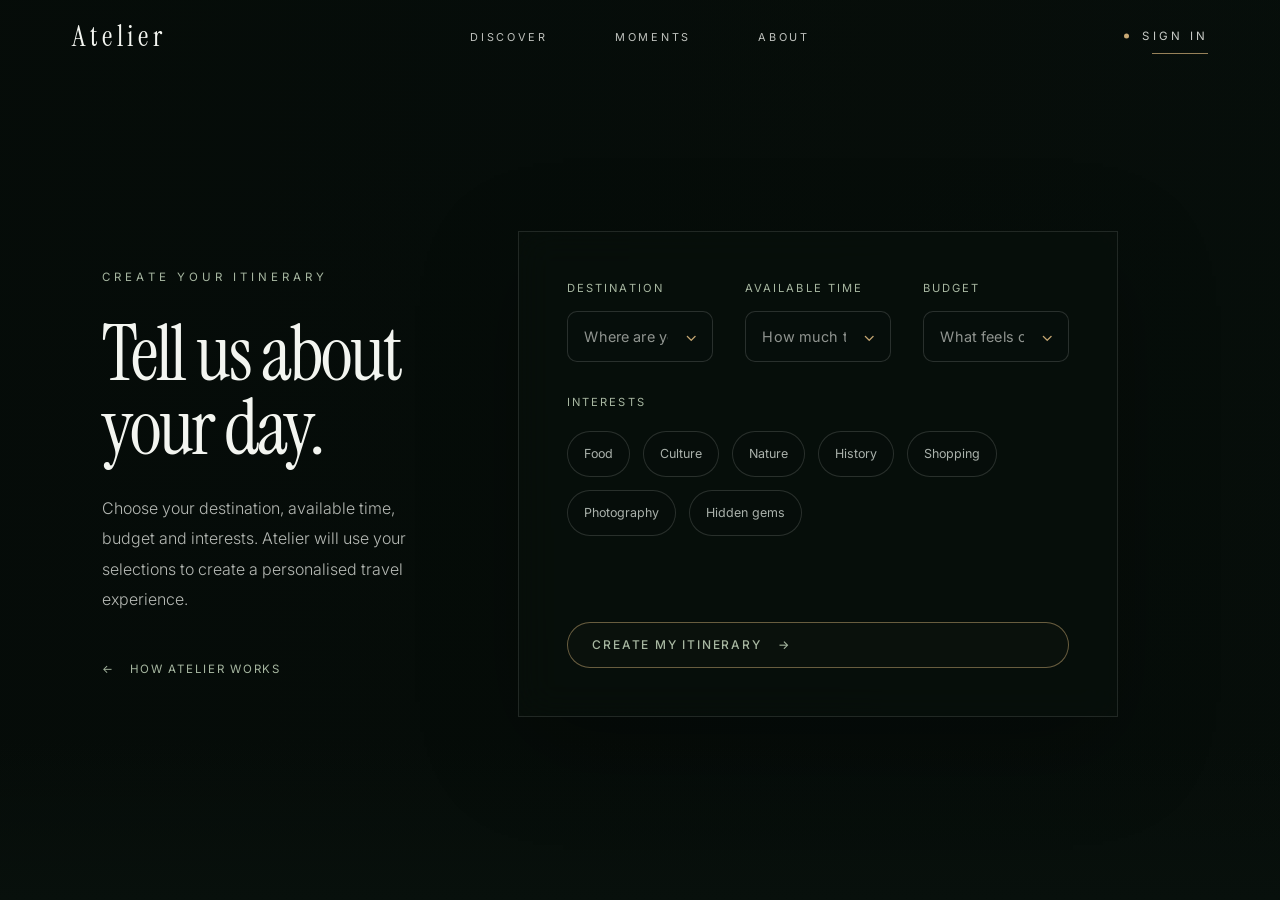
==== activity.html @ 1ad4d992 "Build discover and itinery planner pages" ====
<!DOCTYPE html>
<html lang="en">

<head>
    <meta charset="UTF-8">
    <meta name="viewport" content="width=device-width, initial-scale=1.0">

    <title>Plan Your Day | Atelier</title>

    <link rel="stylesheet" href="css/style.css">
    <link rel="stylesheet" href="css/activity.css">
</head>

<body>

    <header class="navbar">
        <div class="container nav-container">

            <a href="index.html" class="logo">
                Atelier
            </a>

            <nav>
                <ul class="nav-links">
                    <li><a href="discover.html">Discover</a></li>
                    <li><a href="moments.html">Moments</a></li>
                    <li><a href="about.html">About</a></li>
                </ul>
            </nav>

            <a href="login.html" class="nav-button">
                Sign In
            </a>

        </div>
    </header>

    <main>

        <section class="planner-page">

            <div class="planner-background"></div>
            <div class="planner-overlay"></div>

            <div class="planner-layout">

                <div class="planner-intro">

                    <p class="section-label">
                        Create your itinerary
                    </p>

                    <h1>
                        Tell us about your day.
                    </h1>

                    <p>
                        Choose your destination, available time, budget and
                        interests. Atelier will use your selections to create
                        a personalised travel experience.
                    </p>

                    <a href="discover.html" class="planner-back-link">
                        <span>←</span>
                        How Atelier works
                    </a>

                </div>

                <form class="planner-form" id="plannerForm">

                    <div class="form-group">

                        <label for="destination">
                            Destination
                        </label>

                        <div class="select-wrapper">

                            <select id="destination" name="destination" required>
                                <option value="" disabled selected>
                                    Where are you exploring?
                                </option>

                                <option value="morocco">Morocco</option>
                                <option value="china">China</option>
                                <option value="nairobi">Nairobi</option>
                                <option value="malaysia">Malaysia</option>
                                <option value="dubai">Dubai</option>
                            </select>

                        </div>

                    </div>

                    <div class="form-group">

                        <label for="time">
                            Available time
                        </label>

                        <div class="select-wrapper">

                            <select id="time" name="time" required>
                                <option value="" disabled selected>
                                    How much time do you have?
                                </option>

                                <option value="1">1 Hour</option>
                                <option value="2">2 Hours</option>
                                <option value="4">Half Day</option>
                                <option value="8">Full Day</option>
                                <option value="weekend">Weekend</option>
                            </select>

                        </div>

                    </div>

                    <div class="form-group">

                        <label for="budget">
                            Budget
                        </label>

                        <div class="select-wrapper">

                            <select id="budget" name="budget" required>
                                <option value="" disabled selected>
                                    What feels comfortable?
                                </option>

                                <option value="low">Budget Friendly</option>
                                <option value="medium">Moderate</option>
                                <option value="high">Luxury</option>
                            </select>

                        </div>

                    </div>

                    <fieldset class="interest-group">

                        <legend>
                            Interests
                        </legend>

                        <div class="interest-options">

                            <label class="interest-option">
                                <input type="checkbox" name="interests" value="food">
                                <span>Food</span>
                            </label>

                            <label class="interest-option">
                                <input type="checkbox" name="interests" value="culture">
                                <span>Culture</span>
                            </label>

                            <label class="interest-option">
                                <input type="checkbox" name="interests" value="nature">
                                <span>Nature</span>
                            </label>

                            <label class="interest-option">
                                <input type="checkbox" name="interests" value="history">
                                <span>History</span>
                            </label>

                            <label class="interest-option">
                                <input type="checkbox" name="interests" value="shopping">
                                <span>Shopping</span>
                            </label>

                            <label class="interest-option">
                                <input type="checkbox" name="interests" value="photography">
                                <span>Photography</span>
                            </label>

                            <label class="interest-option">
                                <input type="checkbox" name="interests" value="hidden-gems">
                                <span>Hidden gems</span>
                            </label>

                        </div>

                    </fieldset>

                    <p class="form-error" id="formError"></p>

                    <button type="submit" class="planner-button">
                        Create my itinerary
                        <span>→</span>
                    </button>

                </form>

            </div>

        </section>

    </main>

    <script src="js/script.js" defer></script>
    <script src="js/discover.js" defer></script>

</body>

</html>
---- css/style.css ----
@import url("https://fonts.googleapis.com/css2?family=Instrument+Serif&family=Inter:wght@300;400;500&display=swap");

/* ===========================
   VARIABLES
=========================== */

:root {
    --background: #08100c;
    --forest: #0e1a14;
    --forest-deep: #0a1510;

    --text: #f3f5f0;
    --muted: #aab1ab;
    --sage: #a7b7a1;
    --gold: #c8a974;

    --heading-font: "Instrument Serif", serif;
    --body-font: "Inter", sans-serif;

    --transition: 0.35s ease;
}

/* ===========================
   RESET
=========================== */

* {
    margin: 0;
    padding: 0;
    box-sizing: border-box;
}

html {
    scroll-behavior: smooth;
}

body {
    min-height: 100vh;
    overflow-x: hidden;

    background: var(--background);
    color: var(--text);

    font-family: var(--body-font);
    line-height: 1.6;
}

img {
    display: block;
    max-width: 100%;
}

a {
    color: inherit;
    text-decoration: none;
}

ul {
    list-style: none;
}

button,
input,
textarea,
 select {
     width: 100%;
     padding: 0.95rem 1rem;

     background: rgba(18, 23, 19, 0.88);
     color: #ece7dc;

     border: 1px solid rgba(199, 169, 110, 0.18);
     border-radius: 10px;

     font-family: "Inter", sans-serif;
     font-size: 0.98rem;
     font-weight: 400;

     outline: none;
     transition: 0.3s;

     appearance: none;
     -webkit-appearance: none;
     -moz-appearance: none;

     cursor: pointer;
    .select-wrapper {
            position: relative;
        }
    
        .select-wrapper::after {
            content: "⌄";
            position: absolute;
            right: 18px;
            top: 50%;
            transform: translateY(-50%);
            color: #c7a96e;
            font-size: 1rem;
            pointer-events: none;
        }
 }

.container {
    width: min(92%, 1400px);
    margin-inline: auto;
}

/* ===========================
   NAVIGATION
=========================== */

.navbar {
    position: fixed;
    top: 0;
    left: 0;

    width: 100%;
    z-index: 1000;

    background: transparent;
    border-bottom: 1px solid transparent;

    backdrop-filter: blur(0);
    -webkit-backdrop-filter: blur(0);

    transition:
        background 0.2s linear,
        border-color 0.2s linear,
        backdrop-filter 0.2s linear,
        -webkit-backdrop-filter 0.2s linear;
}

.nav-container {
    width: 100%;
    max-width: none;
    height: 72px;
    padding-inline: 4.5rem;

    display: grid;
    grid-template-columns: 1fr auto 1fr;
    align-items: center;
}

.logo {
    justify-self: start;

    font-family: var(--heading-font);
    font-size: 1.8rem;
    font-weight: 400;
    letter-spacing: 0.16em;

    color: var(--text);
}

nav {
    justify-self: center;
}

.nav-links {
    display: flex;
    align-items: center;
    gap: 4.2rem;
}

.nav-links a {
    position: relative;

    font-size: 0.68rem;
    font-weight: 400;
    letter-spacing: 0.25em;
    text-transform: uppercase;

    color: rgba(243, 245, 240, 0.78);

    transition: color var(--transition);
}

.nav-links a::after {
    content: "";

    position: absolute;
    left: 0;
    bottom: -9px;

    width: 0;
    height: 1px;

    background: var(--gold);

    transition: width var(--transition);
}

.nav-links a:hover {
    color: var(--text);
}

.nav-links a:hover::after {
    width: 100%;
}

.nav-button {
    position: relative;
    justify-self: end;

    padding-left: 18px;

    font-size: 0.72rem;
    font-weight: 400;
    letter-spacing: 0.28em;
    text-transform: uppercase;

    color: rgba(243, 245, 240, 0.82);

    transition: color var(--transition);
}

.nav-button::before {
    content: "";

    position: absolute;
    left: 0;
    top: 50%;

    width: 5px;
    height: 5px;

    transform: translateY(-50%);

    border-radius: 50%;
    background: var(--gold);
}

.nav-button::after {
    content: "";

    position: absolute;
    right: 0;
    bottom: -9px;

    width: 56px;
    height: 1px;

    background: rgba(200, 169, 116, 0.75);

    transition: width var(--transition);
}

.nav-button:hover {
    color: var(--text);
}

.nav-button:hover::after {
    width: 72px;
}

/* ===========================
   SHARED TYPOGRAPHY
=========================== */

.section-label {
    margin-bottom: 2rem;

    font-size: 0.72rem;
    font-weight: 400;
    letter-spacing: 0.35em;
    text-transform: uppercase;

    color: var(--sage);
}

/* ===========================
   HERO
=========================== */

.hero {
    position: relative;

    min-height: 100vh;
    padding: 0 8% 6.5rem;

    display: flex;
    align-items: flex-end;

    overflow: hidden;
    isolation: isolate;
}

.hero-image {
    position: absolute;
    inset: 0;

    width: 100%;
    height: 100%;

    object-fit: cover;
    object-position: center;

    z-index: -3;

    animation: heroZoom 18s ease-in-out infinite alternate;
}

@keyframes heroZoom {
    from {
        transform: scale(1);
    }

    to {
        transform: scale(1.045);
    }
}

.hero-overlay {
    position: absolute;
    inset: 0;

    z-index: -2;

    background:
        linear-gradient(to bottom,
            rgba(5, 8, 6, 0.46) 0%,
            rgba(5, 8, 6, 0.08) 25%,
            rgba(5, 8, 6, 0.14) 57%,
            rgba(5, 8, 6, 0.56) 100%),
        linear-gradient(90deg,
            rgba(6, 10, 8, 0.82) 0%,
            rgba(6, 10, 8, 0.5) 48%,
            rgba(6, 10, 8, 0.06) 100%);
}

/* Blend hero naturally into the next section */

.hero::after {
    content: "";

    position: absolute;
    left: 0;
    bottom: 0;

    width: 100%;
    height: 190px;

    z-index: -1;
    pointer-events: none;

    background: linear-gradient(to bottom,
            transparent 0%,
            rgba(14, 26, 20, 0.12) 42%,
            rgba(14, 26, 20, 0.58) 76%,
            var(--forest) 100%);
}

.hero-content {
    position: relative;

    width: min(100%, 950px);
    z-index: 2;
}

.hero-tag {
    margin-bottom: 1.5rem;

    font-size: 0.75rem;
    letter-spacing: 0.35em;
    text-transform: uppercase;

    color: var(--sage);
}

.hero h1 {
    max-width: 980px;
    margin-bottom: 1.6rem;

    font-family: var(--heading-font);
    font-size: clamp(4rem, 6.6vw, 6.5rem);
    font-weight: 400;
    line-height: 0.98;
    letter-spacing: -0.025em;

    color: var(--text);
}

.hero-description {
    max-width: 480px;
    margin-bottom: 2.3rem;

    font-size: 1rem;
    font-weight: 300;
    line-height: 1.9;
    letter-spacing: 0.01em;

    color: rgba(243, 245, 240, 0.8);
}

.hero-button {
    display: inline-flex;
    align-items: center;
    justify-content: center;

    padding: 0.8rem 1.5rem;

    border: 1px solid rgba(255, 255, 255, 0.2);
    border-radius: 999px;

    background: rgba(255, 255, 255, 0.02);
    color: var(--sage);

    font-size: 0.75rem;
    font-weight: 500;
    letter-spacing: 0.16em;
    text-transform: uppercase;

    backdrop-filter: blur(10px);
    -webkit-backdrop-filter: blur(10px);

    transition:
        color var(--transition),
        border-color var(--transition),
        background var(--transition),
        transform var(--transition),
        box-shadow var(--transition);
}

.hero-button:hover {
    color: var(--gold);
    border-color: rgba(200, 169, 116, 0.85);

    background: rgba(200, 169, 116, 0.07);

    box-shadow: 0 0 22px rgba(200, 169, 116, 0.14);

    transform: translateY(-2px);
}

/* ===========================
   HOMEPAGE START SECTION
=========================== */

.home-start {
    position: relative;

    min-height: 88vh;
    padding: 10rem 8%;

    display: grid;
    grid-template-columns: minmax(0, 1.35fr) minmax(260px, 0.65fr);
    align-items: center;
    gap: 6rem;

    overflow: hidden;

    background:
        linear-gradient(135deg,
            var(--forest) 0%,
            #0c1812 54%,
            var(--forest-deep) 100%);
}

/* Gentle texture—not a giant decoration */

.home-start::before {
    content: "";

    position: absolute;
    top: 50%;
    left: 47%;

    width: 760px;
    height: 760px;

    transform: translate(-50%, -50%);

    border-radius: 50%;

    background: radial-gradient(circle,
            rgba(200, 169, 116, 0.04) 0%,
            transparent 67%);

    pointer-events: none;
}

/* Clean ending fade */

.home-start::after {
    content: "";

    position: absolute;
    left: 0;
    bottom: 0;

    width: 100%;
    height: 120px;

    background: linear-gradient(to bottom,
            transparent,
            rgba(8, 16, 12, 0.45));

    pointer-events: none;
}

.home-start-copy,
.home-start-detail {
    position: relative;
    z-index: 2;
}

.home-start-copy {
    max-width: 900px;
}

.home-start-copy h2 {
    max-width: 920px;
    margin-bottom: 2rem;

    font-family: var(--heading-font);
    font-size: clamp(3.8rem, 6vw, 6.4rem);
    font-weight: 400;
    line-height: 0.98;
    letter-spacing: -0.03em;

    color: var(--text);
}

.home-start-copy>p:not(.section-label) {
    max-width: 590px;
    margin-bottom: 2.8rem;

    font-size: 1rem;
    font-weight: 300;
    line-height: 1.9;

    color: var(--muted);
}

.start-button {
    display: inline-flex;
    align-items: center;
    gap: 1rem;

    padding: 0.9rem 1.55rem;

    border: 1px solid rgba(200, 169, 116, 0.42);
    border-radius: 999px;

    background: rgba(200, 169, 116, 0.025);
    color: var(--sage);

    font-size: 0.75rem;
    font-weight: 500;
    letter-spacing: 0.15em;
    text-transform: uppercase;

    transition:
        color var(--transition),
        border-color var(--transition),
        background var(--transition),
        transform var(--transition);
}

.start-button span {
    display: inline-block;

    font-size: 1rem;

    transition: transform var(--transition);
}

.start-button:hover {
    color: var(--gold);
    border-color: var(--gold);

    background: rgba(200, 169, 116, 0.07);

    transform: translateY(-2px);
}

.start-button:hover span {
    transform: translateX(5px);
}

/* Right-side editorial element */

.home-start-detail {
    min-height: 390px;
    padding: 2.7rem 0 2.7rem 3rem;

    display: flex;
    flex-direction: column;
    justify-content: space-between;

    border-left: 1px solid rgba(200, 169, 116, 0.3);
}

.home-start-detail::before {
    content: "";

    position: absolute;
    top: 0;
    left: -1px;

    width: 1px;
    height: 78px;

    background: var(--gold);
}

.home-start-detail span {
    font-family: var(--heading-font);
    font-size: clamp(6rem, 9vw, 9rem);
    font-weight: 400;
    line-height: 0.8;

    color: rgba(200, 169, 116, 0.2);
}

.home-start-detail p {
    max-width: 280px;

    font-size: 0.72rem;
    font-weight: 400;
    line-height: 2;
    letter-spacing: 0.22em;
    text-transform: uppercase;

    color: rgba(167, 183, 161, 0.86);
}

/* ===========================
   RESPONSIVE — TABLET
=========================== */

@media (max-width: 1000px) {
    .nav-container {
        padding-inline: 2rem;
    }

    .nav-links {
        gap: 2.5rem;
    }

    .hero {
        padding-inline: 6%;
    }

    .home-start {
        padding-inline: 6%;
        gap: 4rem;

        grid-template-columns: minmax(0, 1.2fr) minmax(230px, 0.8fr);
    }
}

/* ===========================
   RESPONSIVE — MOBILE
=========================== */

@media (max-width: 800px) {
    .navbar {
        background: rgba(8, 16, 12, 0.36);
        border-bottom-color: rgba(255, 255, 255, 0.06);

        backdrop-filter: blur(14px);
        -webkit-backdrop-filter: blur(14px);
    }

    .nav-container {
        height: 64px;
        padding-inline: 1.3rem;

        grid-template-columns: 1fr auto;
    }

    nav {
        display: none;
    }

    .logo {
        font-size: 1.55rem;
    }

    .nav-button {
        font-size: 0.64rem;
    }

    .hero {
        min-height: 100svh;
        padding: 0 6% 4.8rem;
    }

    .hero-image {
        object-position: 58% center;
    }

    .hero h1 {
        font-size: clamp(3.7rem, 14vw, 5.5rem);
    }

    .hero-description {
        max-width: 390px;

        font-size: 0.94rem;
    }

    .home-start {
        min-height: auto;
        padding: 9rem 6%;

        grid-template-columns: 1fr;
        gap: 4.5rem;
    }

    .home-start-copy h2 {
        font-size: clamp(4rem, 12vw, 5.8rem);
    }

    .home-start-detail {
        min-height: 250px;
        padding: 2rem 0 2rem 2rem;
    }
}

/* ===========================
   RESPONSIVE — SMALL MOBILE
=========================== */

@media (max-width: 560px) {
    .hero {
        padding-inline: 5%;
        padding-bottom: 3.8rem;
    }

    .hero-tag {
        margin-bottom: 1.2rem;

        font-size: 0.66rem;
    }

    .hero h1 {
        font-size: clamp(3.35rem, 15vw, 4.8rem);
        line-height: 0.96;
    }

    .hero-description {
        font-size: 0.9rem;
        line-height: 1.75;
    }

    .hero-button,
    .start-button {
        padding: 0.78rem 1.25rem;

        font-size: 0.68rem;
    }

    .home-start {
        padding: 8rem 5%;
    }

    .home-start-copy h2 {
        font-size: clamp(3.5rem, 15vw, 4.9rem);
        line-height: 0.96;
    }

    .home-start-copy>p:not(.section-label) {
        font-size: 0.92rem;
    }

    .home-start-detail {
        min-height: 220px;
    }

    .home-start-detail span {
        font-size: 6rem;
    }
}

/* ===========================
   REDUCED MOTION
=========================== */

@media (prefers-reduced-motion: reduce) {
    html {
        scroll-behavior: auto;
    }

    *,
    *::before,
    *::after {
        animation-duration: 0.01ms !important;
        animation-iteration-count: 1 !important;
        transition-duration: 0.01ms !important;
    }
}
---- css/activity.css ----
/* ===========================
   PLANNER PAGE
=========================== */

.planner-page {
    position: relative;
    min-height: 100vh;
    padding: 10rem 8% 7rem;

    display: flex;
    align-items: center;

    overflow: hidden;
    isolation: isolate;

    background: var(--background);
}

.planner-background {
    position: absolute;
    inset: 0;

    z-index: -3;

    background: url("../assets/images/china.jpg");
    background-size: cover;
    background-position: center;

    filter: brightness(0.92) contrast(1.05) saturate(0.85);
    transform: scale(1.03);
}

.planner-overlay {
    position: absolute;
    inset: 0;

    z-index: -2;

    background:
        linear-gradient(90deg,
            rgba(5, 11, 8, 0.82) 0%,
            rgba(5, 11, 8, 0.65) 45%,
            rgba(5, 11, 8, 0.30) 100%),
        linear-gradient(to bottom,
            rgba(5, 11, 8, 0.15),
            rgba(5, 11, 8, 0.45));
}

.planner-page::after {
    content: "";

    position: absolute;
    left: 0;
    bottom: 0;

    width: 100%;
    height: 160px;

    z-index: -1;

    background: linear-gradient(to bottom,
            transparent,
            var(--background));
}

.planner-layout {
    width: 100%;

    display: grid;
    grid-template-columns: minmax(320px, 0.8fr) minmax(600px, 1.2fr);
    align-items: center;
    gap: 6rem;
}

.planner-intro {
    max-width: 650px;
}

.planner-intro h1 {
    margin-bottom: 1.7rem;

    font-family: var(--heading-font);
    font-size: clamp(4rem, 6vw, 6.5rem);
    font-weight: 400;
    line-height: 0.96;
    letter-spacing: -0.03em;
}

.planner-intro>p:not(.section-label) {
    max-width: 540px;
    margin-bottom: 2.5rem;

    font-size: 1rem;
    font-weight: 300;
    line-height: 1.9;

    color: rgba(243, 245, 240, 0.74);
}

.planner-back-link {
    display: inline-flex;
    align-items: center;
    gap: 0.9rem;

    font-size: 0.72rem;
    letter-spacing: 0.15em;
    text-transform: uppercase;

    color: var(--sage);

    transition: var(--transition);
}

.planner-back-link:hover {
    color: var(--gold);
}

.planner-back-link span {
    transition: transform var(--transition);
}

.planner-back-link:hover span {
    transform: translateX(-5px);
}

/* ===========================
   FORM CARD
=========================== */

.planner-form {
    width: 100%;
    max-width: 900px;
    padding: 3rem;

    display: grid;
    grid-template-columns: repeat(3, minmax(0, 1fr));
    gap: 2rem;

    border: 1px solid rgba(255, 255, 255, 0.11);

    background: rgba(8, 16, 12, 0.66);

    box-shadow: 0 30px 90px rgba(0, 0, 0, 0.28);

    backdrop-filter: blur(18px) saturate(120%);
    -webkit-backdrop-filter: blur(18px) saturate(120%);
}

.form-group {
    display: flex;
    flex-direction: column;
    gap: 0.8rem;
}

.form-group label,
.interest-group legend {
    font-size: 0.7rem;
    letter-spacing: 0.18em;
    text-transform: uppercase;

    color: var(--sage);
}

/* ===========================
   CUSTOM SELECTS
=========================== */

.select-wrapper {
    position: relative;
}

.select-wrapper::after {
    content: "⌄";

    position: absolute;
    top: 50%;
    right: 1rem;

    transform: translateY(-58%);

    color: var(--gold);
    font-size: 1rem;
    line-height: 1;

    pointer-events: none;
}

.select-wrapper select {
    width: 100%;
    padding: 1rem 2.8rem 1rem 1rem;

    appearance: none;
    -webkit-appearance: none;
    -moz-appearance: none;

    font-family: var(--body-font);
    font-size: 0.9rem;
    font-weight: 400;
    letter-spacing: 0.01em;

    color: var(--text);
    background: rgba(8, 16, 12, 0.86);

    border: 1px solid rgba(255, 255, 255, 0.14);
    border-radius: 10px;

    outline: none;
    cursor: pointer;

    transition:
        border-color var(--transition),
        background var(--transition),
        box-shadow var(--transition);
}

.select-wrapper select:hover {
    border-color: rgba(200, 169, 116, 0.45);
}

.select-wrapper select:focus {
    border-color: var(--gold);
    background: rgba(8, 16, 12, 0.96);

    box-shadow: 0 0 0 3px rgba(200, 169, 116, 0.08);
}

.select-wrapper select:invalid {
    color: rgba(243, 245, 240, 0.58);
}

.select-wrapper select option {
    color: var(--text);
    background: var(--forest);

    font-family: var(--body-font);
}

/* ===========================
   INTERESTS
=========================== */

.interest-group {
    grid-column: 1 / -1;

    border: 0;
}

.interest-group legend {
    margin-bottom: 1.2rem;
}

.interest-options {
    display: flex;
    flex-wrap: wrap;
    gap: 0.8rem;
}

.interest-option input {
    position: absolute;

    opacity: 0;
    pointer-events: none;
}

.interest-option span {
    display: inline-flex;

    padding: 0.75rem 1rem;

    border: 1px solid rgba(255, 255, 255, 0.14);
    border-radius: 999px;

    background: rgba(8, 16, 12, 0.42);
    color: var(--muted);

    font-size: 0.78rem;

    cursor: pointer;

    transition: var(--transition);
}

.interest-option span:hover {
    border-color: rgba(200, 169, 116, 0.52);
    color: var(--text);
}

.interest-option input:checked+span {
    border-color: var(--gold);

    background: rgba(200, 169, 116, 0.12);
    color: var(--gold);
}

.form-error {
    grid-column: 1 / -1;

    min-height: 1.4rem;

    font-size: 0.85rem;

    color: #e3ac95;
}

.planner-button {
    grid-column: 1 / -1;
    justify-self: start;

    display: inline-flex;
    align-items: center;
    gap: 1rem;

    padding: 0.9rem 1.5rem;

    border: 1px solid rgba(200, 169, 116, 0.5);
    border-radius: 999px;

    background: rgba(200, 169, 116, 0.025);
    color: var(--sage);

    font-size: 0.75rem;
    font-weight: 500;
    letter-spacing: 0.15em;
    text-transform: uppercase;

    cursor: pointer;

    transition: var(--transition);
}

.planner-button:hover {
    border-color: var(--gold);

    background: rgba(200, 169, 116, 0.1);
    color: var(--gold);
}

.planner-button span {
    transition: transform var(--transition);
}

.planner-button:hover span {
    transform: translateX(5px);
}

/* ===========================
   RESPONSIVE
=========================== */

@media (max-width: 1100px) {
    .planner-page {
        padding-left: 6%;
        padding-right: 6%;
    }

    .planner-layout {
        grid-template-columns: 1fr;
        gap: 4rem;
    }

    .planner-form {
        max-width: none;
    }
}

@media (max-width: 700px) {
    .planner-page {
        min-height: auto;
        padding: 9rem 5% 6rem;
    }

    .planner-background {
        background-position: 62% center;
    }

    .planner-intro h1 {
        font-size: clamp(3.6rem, 15vw, 5rem);
    }

    .planner-form {
        padding: 1.5rem;

        grid-template-columns: 1fr;
    }

    .form-group,
    .interest-group,
    .form-error,
    .planner-button {
        grid-column: 1;
    }
}
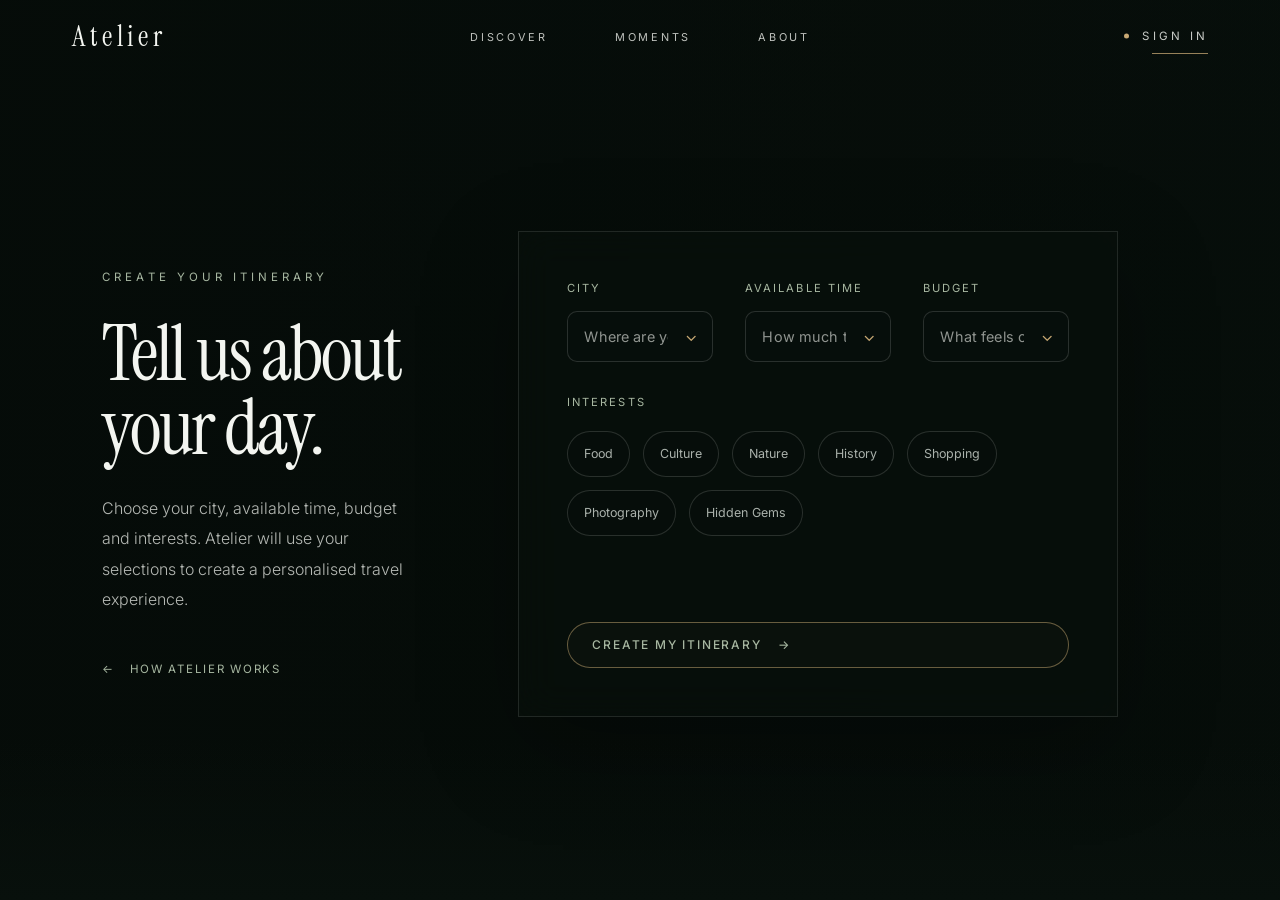
==== commit 44955e0e: "Complete experience page collage and navbar polish" ====
--- a/activity.html
+++ b/activity.html
@@ -55,9 +55,9 @@
                     </h1>
 
                     <p>
-                        Choose your destination, available time, budget and
-                        interests. Atelier will use your selections to create
-                        a personalised travel experience.
+                        Choose your city, available time, budget and interests.
+                        Atelier will use your selections to create a personalised
+                        travel experience.
                     </p>
 
                     <a href="discover.html" class="planner-back-link">
@@ -72,7 +72,7 @@
                     <div class="form-group">
 
                         <label for="destination">
-                            Destination
+                            City
                         </label>
 
                         <div class="select-wrapper">
@@ -82,11 +82,28 @@
                                     Where are you exploring?
                                 </option>
 
-                                <option value="morocco">Morocco</option>
-                                <option value="china">China</option>
-                                <option value="nairobi">Nairobi</option>
-                                <option value="malaysia">Malaysia</option>
-                                <option value="dubai">Dubai</option>
+                                <option value="marrakech">
+                                    Marrakech
+                                </option>
+
+                                <option value="guangzhou">
+                                    Guangzhou
+                                </option>
+                                <option value="istanbul">
+                                    Istanbul
+                                </option>
+
+                                <option value="nairobi">
+                                    Nairobi
+                                </option>
+
+                                <option value="kuala-lumpur">
+                                    Kuala Lumpur
+                                </option>
+
+                                <option value="dubai">
+                                    Dubai
+                                </option>
                             </select>
 
                         </div>
@@ -110,7 +127,6 @@
                                 <option value="2">2 Hours</option>
                                 <option value="4">Half Day</option>
                                 <option value="8">Full Day</option>
-                                <option value="weekend">Weekend</option>
                             </select>
 
                         </div>
@@ -130,9 +146,17 @@
                                     What feels comfortable?
                                 </option>
 
-                                <option value="low">Budget Friendly</option>
-                                <option value="medium">Moderate</option>
-                                <option value="high">Luxury</option>
+                                <option value="low">
+                                    Budget Friendly
+                                </option>
+
+                                <option value="medium">
+                                    Moderate
+                                </option>
+
+                                <option value="high">
+                                    Luxury
+                                </option>
                             </select>
 
                         </div>
@@ -179,7 +203,7 @@
 
                             <label class="interest-option">
                                 <input type="checkbox" name="interests" value="hidden-gems">
-                                <span>Hidden gems</span>
+                                <span>Hidden Gems</span>
                             </label>
 
                         </div>
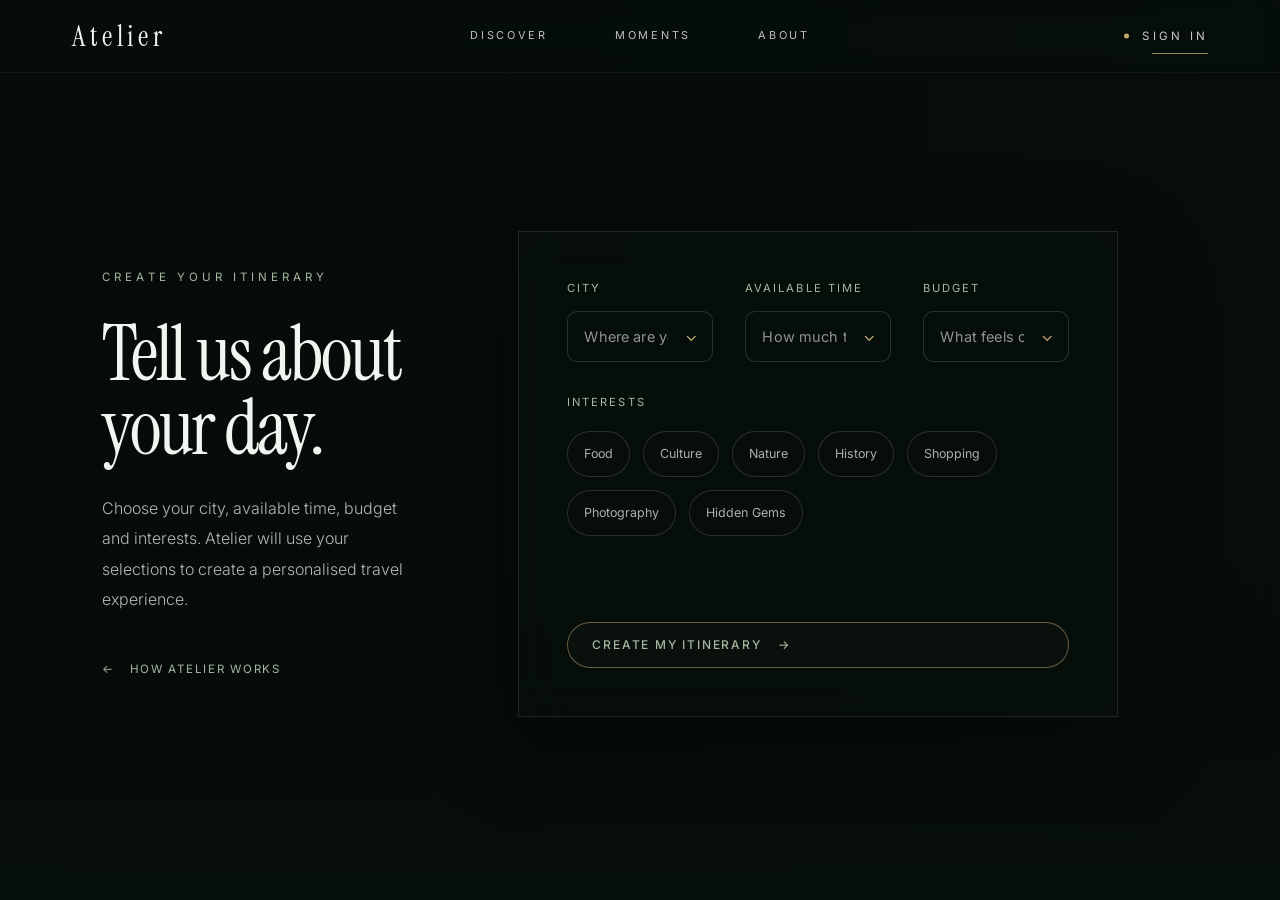
==== commit 33deae28: "Unify Moments navbar with shared site navigation" ====
--- a/activity.html
+++ b/activity.html
@@ -13,27 +13,41 @@
 
 <body>
 
-    <header class="navbar">
-        <div class="container nav-container">
-
-            <a href="index.html" class="logo">
-                Atelier
-            </a>
-
-            <nav>
-                <ul class="nav-links">
-                    <li><a href="discover.html">Discover</a></li>
-                    <li><a href="moments.html">Moments</a></li>
-                    <li><a href="about.html">About</a></li>
-                </ul>
-            </nav>
-
-            <a href="login.html" class="nav-button">
-                Sign In
-            </a>
-
-        </div>
-    </header>
+<header class="navbar">
+
+    <div class="nav-container">
+
+        <a href="index.html" class="logo">
+            Atelier
+        </a>
+
+        <nav>
+
+            <div class="nav-links">
+
+                <a href="discover.html">
+                    Discover
+                </a>
+
+                <a href="moments.html" class="active">
+                    Moments
+                </a>
+
+                <a href="about.html">
+                    About
+                </a>
+
+            </div>
+
+        </nav>
+
+        <a href="login.html" class="nav-button">
+            Sign in
+        </a>
+
+    </div>
+
+</header>
 
     <main>
 
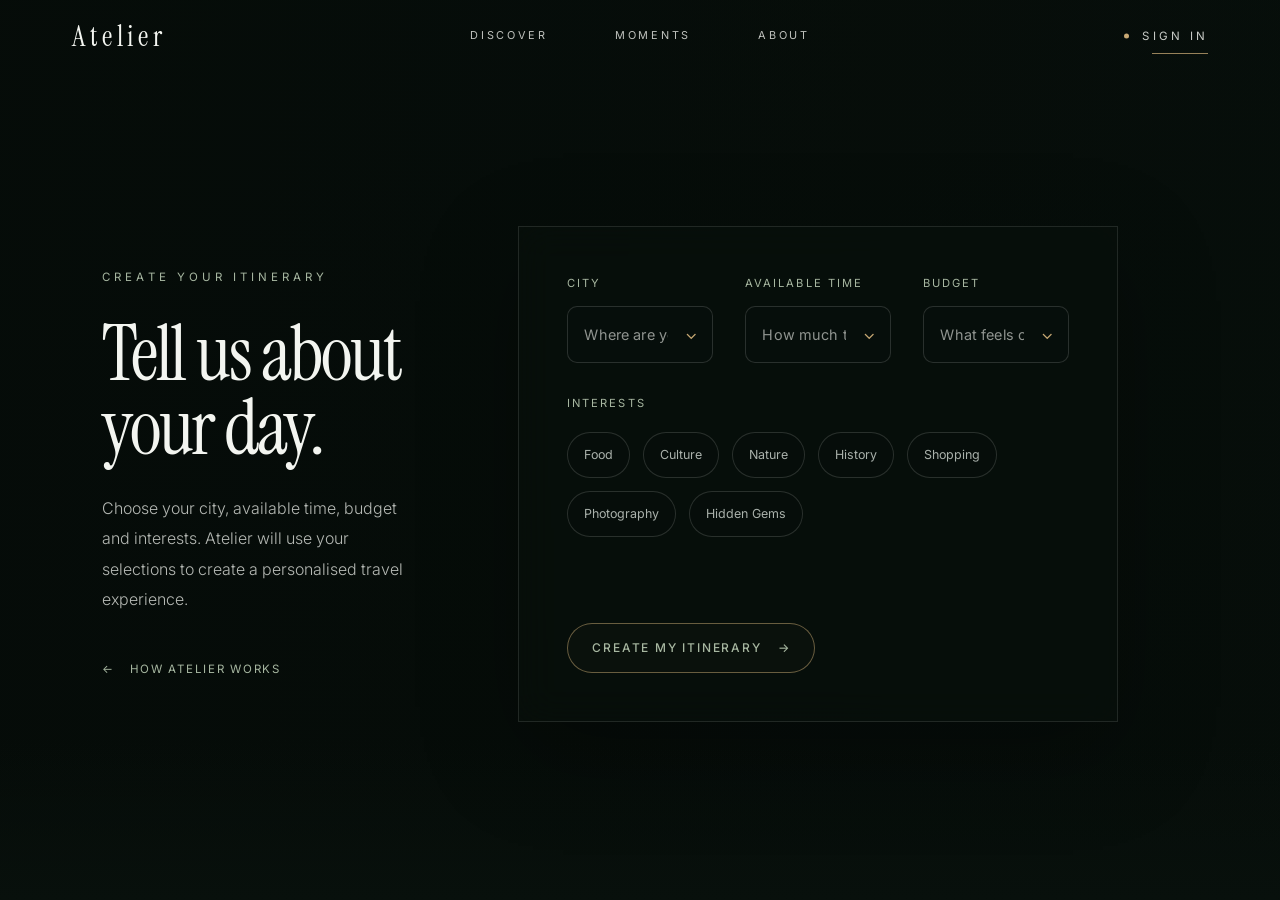
==== commit 3f8bcf4a: "Connect about button to other navbars" ====
--- a/activity.html
+++ b/activity.html
@@ -33,9 +33,8 @@
                     Moments
                 </a>
 
-                <a href="about.html">
-                    About
-                </a>
+                <a href="about.html">About</a>
+
 
             </div>
 
--- a/css/style.css
+++ b/css/style.css
@@ -62,43 +62,57 @@
 button,
 input,
 textarea,
- select {
-     width: 100%;
-     padding: 0.95rem 1rem;
-
-     background: rgba(18, 23, 19, 0.88);
-     color: #ece7dc;
-
-     border: 1px solid rgba(199, 169, 110, 0.18);
-     border-radius: 10px;
-
-     font-family: "Inter", sans-serif;
-     font-size: 0.98rem;
-     font-weight: 400;
-
-     outline: none;
-     transition: 0.3s;
-
-     appearance: none;
-     -webkit-appearance: none;
-     -moz-appearance: none;
-
-     cursor: pointer;
-    .select-wrapper {
-            position: relative;
-        }
-    
-        .select-wrapper::after {
-            content: "⌄";
-            position: absolute;
-            right: 18px;
-            top: 50%;
-            transform: translateY(-50%);
-            color: #c7a96e;
-            font-size: 1rem;
-            pointer-events: none;
-        }
- }
+select {
+    font: inherit;
+}
+
+button {
+    cursor: pointer;
+    border: none;
+    background: none;
+}
+
+input,
+textarea,
+select {
+    width: 100%;
+    padding: 0.95rem 1rem;
+
+    background: rgba(18, 23, 19, 0.88);
+    color: #ece7dc;
+
+    border: 1px solid rgba(199, 169, 110, 0.18);
+    border-radius: 10px;
+
+    font-size: 0.98rem;
+
+    outline: none;
+
+    transition: 0.3s;
+
+    appearance: none;
+    -webkit-appearance: none;
+    -moz-appearance: none;
+}
+
+.select-wrapper {
+    position: relative;
+}
+
+.select-wrapper::after {
+    content: "⌄";
+
+    position: absolute;
+
+    right: 18px;
+    top: 50%;
+
+    transform: translateY(-50%);
+
+    color: #c7a96e;
+
+    pointer-events: none;
+}
 
 .container {
     width: min(92%, 1400px);
@@ -328,26 +342,28 @@
             rgba(6, 10, 8, 0.06) 100%);
 }
 
-/* Blend hero naturally into the next section */
+/* Fade the hero photograph into About */
 
 .hero::after {
     content: "";
 
     position: absolute;
     left: 0;
+    right: 0;
     bottom: 0;
 
-    width: 100%;
-    height: 190px;
-
-    z-index: -1;
+    z-index: 1;
+
+    height: 150px;
+
+    background:
+        linear-gradient(to bottom,
+            rgba(8, 16, 12, 0) 0%,
+            rgba(8, 16, 12, 0.28) 38%,
+            rgba(8, 16, 12, 0.72) 74%,
+            #08100c 100%);
+
     pointer-events: none;
-
-    background: linear-gradient(to bottom,
-            transparent 0%,
-            rgba(14, 26, 20, 0.12) 42%,
-            rgba(14, 26, 20, 0.58) 76%,
-            var(--forest) 100%);
 }
 
 .hero-content {
@@ -432,6 +448,10 @@
     transform: translateY(-2px);
 }
 
+.hero {
+    position: relative;
+}
+
 /* ===========================
    HOMEPAGE START SECTION
 =========================== */
@@ -450,10 +470,11 @@
     overflow: hidden;
 
     background:
-        linear-gradient(135deg,
-            var(--forest) 0%,
-            #0c1812 54%,
-            var(--forest-deep) 100%);
+        linear-gradient(to bottom,
+            #0e1a14 0%,
+            #0c1812 32%,
+            #0a1510 68%,
+            #08100c 100%);
 }
 
 /* Gentle texture—not a giant decoration */
@@ -790,4 +811,792 @@
         animation-iteration-count: 1 !important;
         transition-duration: 0.01ms !important;
     }
+}
+
+/* ==================================
+   SIGN IN MODAL
+================================== */
+
+.signin-overlay {
+    position: fixed;
+    inset: 0;
+
+    z-index: 5000;
+
+    display: grid;
+    place-items: center;
+
+    padding: 1.5rem;
+
+    background: rgba(4, 9, 6, 0.38);
+
+    backdrop-filter: blur(16px) saturate(115%);
+    -webkit-backdrop-filter: blur(16px) saturate(115%);
+
+    opacity: 0;
+    visibility: hidden;
+    pointer-events: none;
+
+    transition:
+        opacity 0.35s ease,
+        visibility 0.35s ease;
+}
+
+.signin-overlay.active {
+    opacity: 1;
+    visibility: visible;
+    pointer-events: auto;
+}
+
+.signin-modal {
+    position: relative;
+
+    width: min(92vw, 430px);
+    padding: 2.5rem;
+
+    overflow: hidden;
+
+    border: 1px solid rgba(200, 169, 116, 0.25);
+    border-radius: 24px;
+
+    background:
+        linear-gradient(145deg,
+            rgba(239, 226, 204, 0.93),
+            rgba(202, 181, 143, 0.80));
+
+    color: #2d261d;
+
+    box-shadow:
+        0 30px 80px rgba(0, 0, 0, 0.32),
+        inset 0 1px 0 rgba(255, 255, 255, 0.55);
+
+    backdrop-filter: blur(30px) saturate(135%);
+    -webkit-backdrop-filter: blur(30px) saturate(135%);
+
+    transform:
+        translateY(28px) scale(0.96);
+
+    transition:
+        transform 0.45s cubic-bezier(0.2, 0.8, 0.2, 1);
+}
+
+.signin-overlay.active .signin-modal {
+    transform:
+        translateY(0) scale(1);
+}
+
+.signin-modal::before {
+    content: "";
+
+    position: absolute;
+    inset: 0;
+
+    background:
+        radial-gradient(circle at top right,
+            rgba(200, 169, 116, 0.22),
+            transparent 38%),
+        linear-gradient(to bottom,
+            rgba(255, 255, 255, 0.18),
+            transparent 36%);
+
+    pointer-events: none;
+}
+
+.signin-modal>* {
+    position: relative;
+    z-index: 1;
+}
+
+.close-signin {
+    position: absolute;
+    top: 1rem;
+    right: 1rem;
+
+    width: 38px;
+    height: 38px;
+
+    display: grid;
+    place-items: center;
+
+    border: 1px solid rgba(70, 52, 31, 0.15);
+    border-radius: 50%;
+
+    background: rgba(255, 255, 255, 0.25);
+    color: #463624;
+
+    font-size: 1.25rem;
+    line-height: 1;
+
+    transition:
+        transform 0.3s ease,
+        background 0.3s ease;
+}
+
+.close-signin:hover {
+    transform: rotate(90deg);
+    background: rgba(255, 255, 255, 0.52);
+}
+
+.signin-label {
+    margin-bottom: 0.8rem;
+
+    font-size: 0.64rem;
+    font-weight: 500;
+    letter-spacing: 0.25em;
+    text-transform: uppercase;
+
+    color: #826746;
+}
+
+.signin-modal h2 {
+    max-width: 340px;
+    margin-bottom: 1rem;
+
+    font-family: var(--heading-font);
+    font-size: clamp(2.7rem, 5vw, 4rem);
+    font-weight: 400;
+    line-height: 0.94;
+    letter-spacing: -0.03em;
+
+    color: #2d261d;
+}
+
+.signin-copy {
+    max-width: 330px;
+    margin-bottom: 2rem;
+
+    font-size: 0.88rem;
+    line-height: 1.7;
+
+    color: rgba(45, 38, 29, 0.66);
+}
+
+.signin-field {
+    margin-bottom: 1.3rem;
+}
+
+.signin-field label {
+    display: block;
+    margin-bottom: 0.55rem;
+
+    font-size: 0.59rem;
+    font-weight: 500;
+    letter-spacing: 0.16em;
+    text-transform: uppercase;
+
+    color: rgba(45, 38, 29, 0.63);
+}
+
+.signin-field input {
+    width: 100%;
+    padding: 0.85rem 0;
+
+    border: 0;
+    border-bottom: 1px solid rgba(69, 52, 31, 0.24);
+    border-radius: 0;
+
+    background: transparent;
+    color: #2d261d;
+
+    font-size: 0.92rem;
+
+    transition:
+        border-color 0.3s ease,
+        padding-left 0.3s ease;
+}
+
+.signin-field input::placeholder {
+    color: rgba(45, 38, 29, 0.36);
+}
+
+.signin-field input:focus {
+    padding-left: 0.35rem;
+    border-bottom-color: #9b794a;
+}
+
+.signin-error {
+    min-height: 1.2rem;
+    margin-bottom: 0.8rem;
+
+    font-size: 0.72rem;
+
+    color: #934834;
+}
+
+.signin-submit {
+    width: 100%;
+    padding: 0.95rem 1.2rem;
+
+    border: 1px solid rgba(69, 52, 31, 0.24);
+    border-radius: 999px;
+
+    background:
+        linear-gradient(135deg,
+            #6f5739,
+            #4f3d29);
+
+    color: #fffaf1;
+
+    font-size: 0.66rem;
+    font-weight: 500;
+    letter-spacing: 0.16em;
+    text-transform: uppercase;
+
+    box-shadow:
+        0 12px 30px rgba(61, 45, 27, 0.18);
+
+    transition:
+        transform 0.3s ease,
+        box-shadow 0.3s ease;
+}
+
+.signin-submit:hover {
+    transform: translateY(-2px);
+
+    box-shadow:
+        0 16px 36px rgba(61, 45, 27, 0.24);
+}
+
+.signin-submit:disabled {
+    cursor: wait;
+    opacity: 0.72;
+}
+
+.passport-verify {
+    display: none;
+
+    min-height: 330px;
+
+    align-items: center;
+    justify-content: center;
+    flex-direction: column;
+
+    text-align: center;
+}
+
+.passport-verify.active {
+    display: flex;
+
+    animation: signinReveal 0.55s ease;
+}
+
+.passport-circle {
+    width: 150px;
+    height: 150px;
+    margin-bottom: 1.5rem;
+
+    display: flex;
+    align-items: center;
+    justify-content: center;
+    flex-direction: column;
+
+    border: 2px solid rgba(128, 67, 48, 0.58);
+    border-radius: 50%;
+
+    color: rgba(128, 67, 48, 0.78);
+
+    transform: rotate(-8deg);
+
+    animation:
+        signinStamp 0.65s cubic-bezier(0.2, 1.45, 0.45, 1);
+}
+
+.passport-circle span {
+    font-size: 0.48rem;
+    letter-spacing: 0.13em;
+    text-transform: uppercase;
+}
+
+.passport-circle strong {
+    margin: 0.3rem 0;
+
+    font-size: 0.9rem;
+    letter-spacing: 0.08em;
+}
+
+.passport-verify>p {
+    font-size: 0.82rem;
+
+    color: rgba(45, 38, 29, 0.62);
+}
+
+@keyframes signinReveal {
+    from {
+        opacity: 0;
+        transform: translateY(12px);
+    }
+
+    to {
+        opacity: 1;
+        transform: translateY(0);
+    }
+}
+
+@keyframes signinStamp {
+    0% {
+        opacity: 0;
+
+        transform:
+            scale(2.6) rotate(14deg);
+    }
+
+    75% {
+        opacity: 1;
+
+        transform:
+            scale(0.92) rotate(-10deg);
+    }
+
+    100% {
+        opacity: 1;
+
+        transform:
+            scale(1) rotate(-8deg);
+    }
+}
+
+@media (max-width: 560px) {
+    .signin-overlay {
+        padding: 1rem;
+    }
+
+    .signin-modal {
+        width: 100%;
+        padding: 2rem 1.35rem;
+
+        border-radius: 20px;
+    }
+
+    .signin-modal h2 {
+        font-size: clamp(2.7rem, 13vw, 3.7rem);
+    }
+}
+
+/* ==================================
+   SIGN-IN EASTER EGG
+================================== */
+
+.secret-boarding-pass {
+    width: min(100%, 330px);
+    margin-top: 1.4rem;
+
+    overflow: hidden;
+
+    border: 1px solid rgba(110, 79, 45, 0.22);
+    border-radius: 16px;
+
+    background:
+        linear-gradient(145deg,
+            rgba(255, 250, 239, 0.68),
+            rgba(218, 196, 158, 0.42));
+
+    box-shadow:
+        0 18px 38px rgba(74, 52, 28, 0.13);
+
+    opacity: 0;
+
+    transform:
+        translateY(22px) rotate(-1deg);
+
+    animation:
+        boardingPassReveal 0.65s cubic-bezier(0.2, 0.85, 0.25, 1) 0.75s forwards;
+}
+
+.boarding-pass-top {
+    padding: 0.8rem 1rem;
+
+    display: flex;
+    align-items: center;
+    justify-content: space-between;
+
+    border-bottom: 1px dashed rgba(84, 61, 36, 0.22);
+
+    font-size: 0.49rem;
+    font-weight: 500;
+    letter-spacing: 0.16em;
+    text-transform: uppercase;
+
+    color: rgba(68, 49, 29, 0.58);
+}
+
+.boarding-pass-main {
+    position: relative;
+
+    padding: 1rem;
+
+    display: grid;
+    grid-template-columns: 1fr auto 1fr;
+    align-items: center;
+    gap: 0.8rem;
+}
+
+.boarding-location {
+    display: flex;
+    flex-direction: column;
+    gap: 0.2rem;
+}
+
+.boarding-location:last-child {
+    text-align: right;
+}
+
+.boarding-location span {
+    font-size: 0.48rem;
+    letter-spacing: 0.13em;
+    text-transform: uppercase;
+
+    color: rgba(68, 49, 29, 0.48);
+}
+
+.boarding-location strong {
+    font-family: var(--heading-font);
+    font-size: 1.55rem;
+    font-weight: 400;
+
+    color: #3b2d20;
+}
+
+.boarding-plane-track {
+    position: relative;
+
+    width: 64px;
+    height: 1px;
+
+    background: rgba(119, 88, 50, 0.24);
+}
+
+.boarding-plane {
+    position: absolute;
+    left: -4px;
+    top: 50%;
+
+    transform: translateY(-55%);
+
+    font-size: 0.9rem;
+
+    color: #76563a;
+
+    animation:
+        boardingPlaneFlight 1.4s cubic-bezier(0.3, 0.7, 0.4, 1) 1.15s forwards;
+}
+
+.boarding-pass-bottom {
+    padding: 0.7rem 1rem;
+
+    display: flex;
+    justify-content: space-between;
+
+    border-top: 1px dashed rgba(84, 61, 36, 0.22);
+
+    font-size: 0.48rem;
+    letter-spacing: 0.12em;
+    text-transform: uppercase;
+
+    color: rgba(68, 49, 29, 0.52);
+}
+
+.secret-message {
+    margin-top: 1rem;
+
+    font-family: var(--heading-font);
+    font-size: 1.1rem;
+    font-style: italic;
+
+    color: rgba(70, 50, 30, 0.64);
+
+    opacity: 0;
+
+    animation:
+        secretMessageReveal 0.5s ease 1.7s forwards;
+}
+
+@keyframes boardingPassReveal {
+    to {
+        opacity: 1;
+
+        transform:
+            translateY(0) rotate(-1deg);
+    }
+}
+
+@keyframes boardingPlaneFlight {
+    from {
+        left: -4px;
+    }
+
+    to {
+        left: calc(100% - 12px);
+    }
+}
+
+@keyframes secretMessageReveal {
+    from {
+        opacity: 0;
+        transform: translateY(8px);
+    }
+
+    to {
+        opacity: 1;
+        transform: translateY(0);
+    }
+}
+
+/* ==================================
+   ABOUT
+================================== */
+
+.about-section {
+    position: relative;
+
+    padding: 7rem 8% 9rem;
+
+    overflow: hidden;
+
+    background:
+        linear-gradient(to bottom,
+            #08100c 0%,
+            #0a1510 28%,
+            #0c1812 68%,
+            #0e1a14 100%);
+}
+
+.about-container {
+    position: relative;
+    z-index: 2;
+
+    width: min(100%, 1100px);
+    margin: 0 auto;
+}
+
+.about-label {
+    margin-bottom: 1rem;
+
+    font-size: 0.72rem;
+    font-weight: 500;
+    letter-spacing: 0.32em;
+    text-transform: uppercase;
+
+    color: var(--gold);
+
+    transition:
+        letter-spacing 0.45s ease;
+}
+
+.about-section h2 {
+    max-width: 760px;
+    margin-bottom: 2rem;
+
+    font-family: var(--heading-font);
+    font-size: clamp(3.2rem, 5vw, 5rem);
+    font-weight: 400;
+    line-height: 0.94;
+
+    color: var(--text);
+}
+
+.about-description {
+    max-width: 760px;
+    margin-bottom: 5rem;
+
+    font-size: 1.05rem;
+    line-height: 1.9;
+
+    color: rgba(243, 245, 240, 0.72);
+}
+
+.about-features {
+    display: grid;
+    grid-template-columns:
+        repeat(3, minmax(0, 1fr));
+
+    gap: 2.8rem;
+}
+
+.about-features div {
+    padding-top: 2rem;
+
+    border-top:
+        1px solid rgba(255, 255, 255, 0.08);
+
+    transition:
+        transform 0.35s ease,
+        border-color 0.35s ease;
+}
+
+.about-features div:hover {
+    transform: translateY(-8px);
+
+    border-top-color:
+        rgba(200, 169, 116, 0.55);
+}
+
+.about-features h3 {
+    margin-bottom: 1rem;
+
+    font-family: var(--heading-font);
+    font-size: 2rem;
+    font-weight: 400;
+
+    color: var(--sage);
+}
+
+.about-features p {
+    line-height: 1.8;
+
+    color: rgba(243, 245, 240, 0.65);
+}
+
+
+/* Easter egg */
+
+.about-container:hover .about-label {
+    letter-spacing: 0.45em;
+}
+
+.about-container::after {
+    content:
+        "Every journey begins with curiosity.";
+
+    display: block;
+
+    margin-top: 2.7rem;
+
+    font-size: 0.68rem;
+    letter-spacing: 0.22em;
+    text-transform: uppercase;
+
+    color: rgba(200, 169, 116, 0);
+
+    transform: translateY(8px);
+
+    transition:
+        color 0.55s ease,
+        transform 0.55s ease;
+}
+
+.about-container:hover::after {
+    color: rgba(200, 169, 116, 0.55);
+
+    transform: translateY(0);
+}
+
+
+@media (max-width: 900px) {
+    .about-section {
+        padding: 6rem 2rem 8rem;
+    }
+
+    .about-features {
+        grid-template-columns: 1fr;
+        gap: 3rem;
+    }
+}
+
+/* ==================================
+   SECRET EASTER EGG
+================================== */
+
+.about-container:hover .about-label {
+
+    letter-spacing: .45em;
+
+}
+
+.about-container:hover::after {
+
+    content: "Every journey begins with curiosity.";
+
+    position: absolute;
+
+    bottom: -45px;
+    left: 0;
+
+    font-size: .72rem;
+
+    letter-spacing: .22em;
+    text-transform: uppercase;
+
+    color: rgba(200, 169, 116, .55);
+
+    animation: fadeIn .6s ease;
+
+}
+
+/* ==================================
+   ANIMATIONS
+================================== */
+
+@keyframes fadeIn {
+
+    from {
+
+        opacity: 0;
+        transform: translateY(10px);
+
+    }
+
+    to {
+
+        opacity: 1;
+        transform: translateY(0);
+
+    }
+
+}
+
+@keyframes twinkle {
+
+    0% {
+
+        opacity: .2;
+        transform: scale(.9);
+
+    }
+
+    50% {
+
+        opacity: 1;
+        transform: scale(1.15);
+
+    }
+
+    100% {
+
+        opacity: .2;
+        transform: scale(.9);
+
+    }
+
+}
+
+/* ==================================
+   RESPONSIVE
+================================== */
+
+@media (max-width:900px) {
+
+    .about-section {
+
+        padding: 6rem 2rem;
+
+    }
+
+    .about-features {
+
+        grid-template-columns: 1fr;
+
+        gap: 3rem;
+
+    }
+
+    .about-container:hover::after {
+
+        position: static;
+
+        display: block;
+
+        margin-top: 2rem;
+
+    }
+
 }
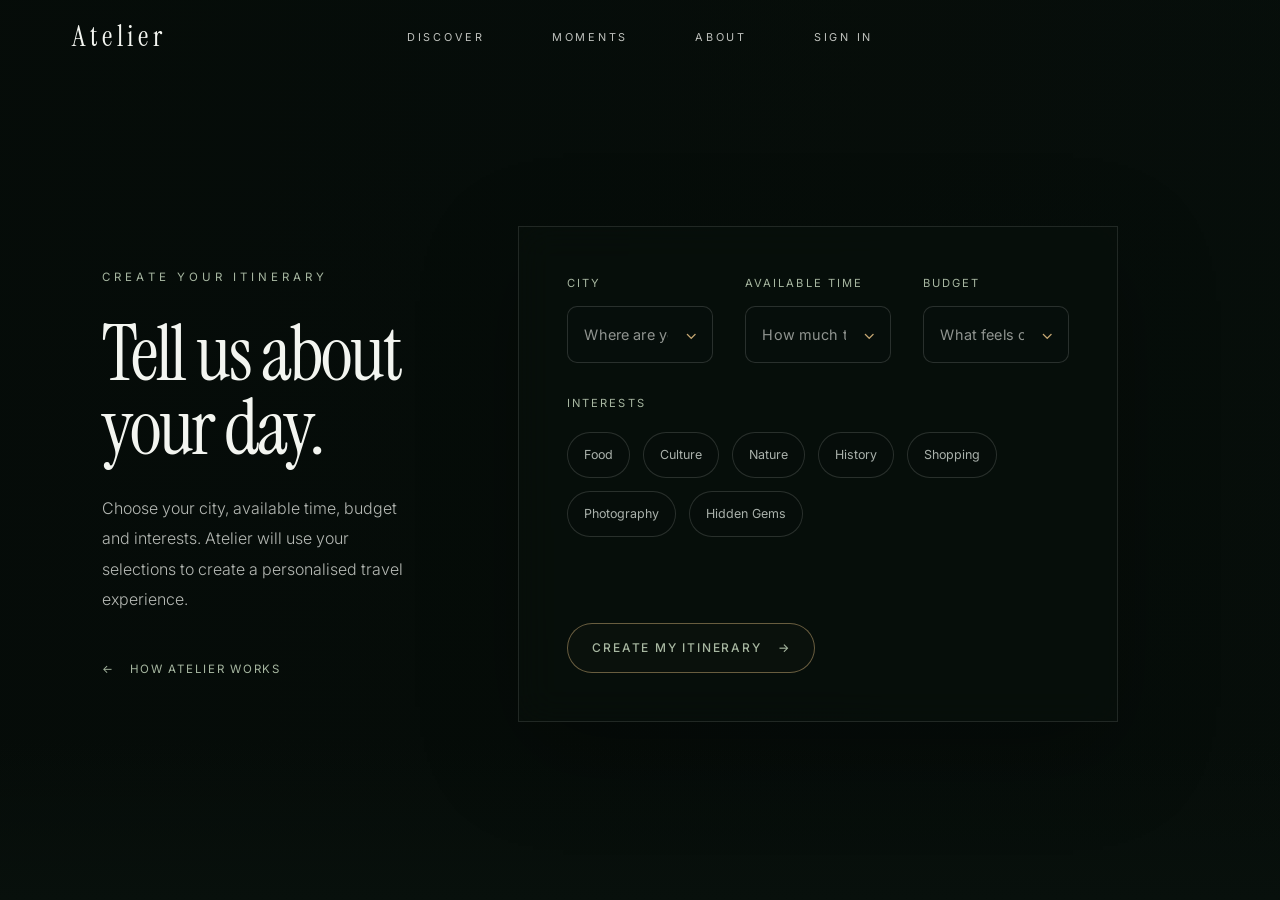
==== commit 1572c348: "FINALLLLLLL" ====
--- a/activity.html
+++ b/activity.html
@@ -14,38 +14,48 @@
 <body>
 
 <header class="navbar">
-
-    <div class="nav-container">
+    <div class="container nav-container">
 
         <a href="index.html" class="logo">
             Atelier
         </a>
 
-        <nav>
-
-            <div class="nav-links">
-
-                <a href="discover.html">
-                    Discover
-                </a>
-
-                <a href="moments.html" class="active">
-                    Moments
-                </a>
-
-                <a href="about.html">About</a>
-
-
-            </div>
+        <button class="menu-toggle" id="menuToggle" type="button" aria-label="Open menu" aria-expanded="false"
+            aria-controls="primaryNav">
+
+            <span></span>
+            <span></span>
+            <span></span>
+
+        </button>
+
+        <nav id="primaryNav">
+
+            <ul class="nav-links">
+
+                <li>
+                    <a href="discover.html">Discover</a>
+                </li>
+
+                <li>
+                    <a href="moments.html">Moments</a>
+                </li>
+
+                <li>
+                    <a href="index.html#about">About</a>
+                </li>
+
+                <li>
+                    <a href="#" class="open-signin">
+                        Sign In
+                    </a>
+                </li>
+
+            </ul>
 
         </nav>
 
-        <a href="login.html" class="nav-button">
-            Sign in
-        </a>
-
     </div>
-
 </header>
 
     <main>
@@ -236,9 +246,92 @@
 
         </section>
 
-    </main>
-
+    </main></main>
+    
+    <!-- ==================================
+             SIGN IN MODAL
+        ================================== -->
+    
+    <div class="signin-overlay" id="signinOverlay">
+    
+        <div class="signin-modal" id="signinModal">
+    
+            <button class="close-signin" id="closeSignIn" type="button">
+                ×
+            </button>
+    
+            <p class="signin-label">
+                Welcome back
+            </p>
+    
+            <h2>
+                Your journal has been waiting.
+            </h2>
+    
+            <p class="signin-copy">
+                Continue where your last journey ended.
+            </p>
+    
+            <form id="signinForm">
+    
+                <div class="signin-field">
+    
+                    <label for="signinEmail">
+                        Traveller Email
+                    </label>
+    
+                    <input type="email" id="signinEmail" placeholder="you@example.com" required>
+    
+                </div>
+    
+                <div class="signin-field">
+    
+                    <label for="signinPassword">
+                        Passport Password
+                    </label>
+    
+                    <input type="password" id="signinPassword" placeholder="Password" required>
+    
+                </div>
+    
+                <p class="signin-error" id="signinError"></p>
+    
+                <button class="signin-submit" id="signinSubmit" type="submit">
+                    Enter Atelier →
+                </button>
+    
+            </form>
+    
+            <div class="passport-verify" id="passportVerify">
+    
+                <div class="passport-circle">
+    
+                    <span>
+                        Atelier
+                    </span>
+    
+                    <strong>
+                        VERIFIED
+                    </strong>
+    
+                    <span>
+                        Welcome Back
+                    </span>
+    
+                </div>
+    
+                <p>
+                    Preparing your journal...
+                </p>
+    
+            </div>
+    
+        </div>
+    
+    </div>
+    
     <script src="js/script.js" defer></script>
+
     <script src="js/discover.js" defer></script>
 
 </body>
--- a/css/style.css
+++ b/css/style.css
@@ -649,95 +649,160 @@
 /* ===========================
    RESPONSIVE — TABLET
 =========================== */
-
-@media (max-width: 1000px) {
+@media (max-width: 900px) {
     .nav-container {
+        height: 68px;
         padding-inline: 2rem;
     }
 
     .nav-links {
-        gap: 2.5rem;
-    }
-
-    .hero {
-        padding-inline: 6%;
-    }
-
-    .home-start {
-        padding-inline: 6%;
-        gap: 4rem;
-
-        grid-template-columns: minmax(0, 1.2fr) minmax(230px, 0.8fr);
-    }
-}
-
-/* ===========================
-   RESPONSIVE — MOBILE
-=========================== */
-
-@media (max-width: 800px) {
-    .navbar {
-        background: rgba(8, 16, 12, 0.36);
-        border-bottom-color: rgba(255, 255, 255, 0.06);
-
-        backdrop-filter: blur(14px);
-        -webkit-backdrop-filter: blur(14px);
-    }
+        gap: 2.2rem;
+    }
+
+    .logo {
+        font-size: 1.6rem;
+    }
+
+    .nav-links a {
+        font-size: 0.64rem;
+    }
+
+    .nav-button {
+        font-size: 0.66rem;
+    }
+}
+/* =================================
+   MOBILE NAVIGATION
+================================= */
+
+.menu-toggle {
+    display: none;
+}
+
+@media (max-width:800px) {
 
     .nav-container {
+
         height: 64px;
+
         padding-inline: 1.3rem;
 
-        grid-template-columns: 1fr auto;
+        grid-template-columns: auto auto;
+
+        justify-content: space-between;
+    }
+
+    .menu-toggle {
+
+        position: relative;
+
+        display: grid;
+
+        width: 42px;
+        height: 42px;
+
+        place-items: center;
+
+        border-radius: 50%;
+
+        border: 1px solid rgba(255, 255, 255, .12);
+
+        background: rgba(255, 255, 255, .03);
+    }
+
+    .menu-toggle span {
+
+        position: absolute;
+
+        width: 17px;
+        height: 2px;
+
+        background: white;
+
+        transition: .3s;
+    }
+
+    .menu-toggle span:nth-child(1) {
+
+        transform: translateY(-6px);
+
+    }
+
+    .menu-toggle span:nth-child(3) {
+
+        transform: translateY(6px);
+
+    }
+
+    .menu-toggle.active span:nth-child(1) {
+
+        transform: rotate(45deg);
+
+    }
+
+    .menu-toggle.active span:nth-child(2) {
+
+        opacity: 0;
+
+    }
+
+    .menu-toggle.active span:nth-child(3) {
+
+        transform: rotate(-45deg);
+
     }
 
     nav {
+
+        position: fixed;
+
+        top: 64px;
+
+        left: 0;
+
+        width: 100%;
+
+        background: rgba(8, 16, 12, .97);
+
+        backdrop-filter: blur(22px);
+
+        transform: translateY(-30px);
+
+        opacity: 0;
+
+        visibility: hidden;
+
+        transition: .35s;
+    }
+
+    nav.active {
+
+        transform: translateY(0);
+
+        opacity: 1;
+
+        visibility: visible;
+
+    }
+
+    .nav-links {
+
+        flex-direction: column;
+
+        align-items: center;
+
+        gap: 2rem;
+
+        padding: 2rem;
+
+    }
+
+    .nav-button {
+
         display: none;
-    }
-
-    .logo {
-        font-size: 1.55rem;
-    }
-
-    .nav-button {
-        font-size: 0.64rem;
-    }
-
-    .hero {
-        min-height: 100svh;
-        padding: 0 6% 4.8rem;
-    }
-
-    .hero-image {
-        object-position: 58% center;
-    }
-
-    .hero h1 {
-        font-size: clamp(3.7rem, 14vw, 5.5rem);
-    }
-
-    .hero-description {
-        max-width: 390px;
-
-        font-size: 0.94rem;
-    }
-
-    .home-start {
-        min-height: auto;
-        padding: 9rem 6%;
-
-        grid-template-columns: 1fr;
-        gap: 4.5rem;
-    }
-
-    .home-start-copy h2 {
-        font-size: clamp(4rem, 12vw, 5.8rem);
-    }
-
-    .home-start-detail {
-        min-height: 250px;
-        padding: 2rem 0 2rem 2rem;
-    }
+
+    }
+
 }
 
 /* ===========================
@@ -1348,7 +1413,7 @@
 .about-section {
     position: relative;
 
-    padding: 7rem 8% 9rem;
+    padding: 3.5rem 8% 8rem;
 
     overflow: hidden;
 
@@ -1369,7 +1434,7 @@
 }
 
 .about-label {
-    margin-bottom: 1rem;
+    margin-bottom: 1.3rem;
 
     font-size: 0.72rem;
     font-weight: 500;
@@ -1446,38 +1511,47 @@
     color: rgba(243, 245, 240, 0.65);
 }
 
-
-/* Easter egg */
-
-.about-container:hover .about-label {
-    letter-spacing: 0.45em;
-}
-
-.about-container::after {
-    content:
-        "Every journey begins with curiosity.";
-
-    display: block;
-
-    margin-top: 2.7rem;
+.about-quote {
+    width: fit-content;
+    margin-top: 3.4rem;
+    margin-left: auto;
 
     font-size: 0.68rem;
     letter-spacing: 0.22em;
     text-transform: uppercase;
+    text-align: right;
+
+    color: rgba(200, 169, 116, 0.58);
+}
+
+
+/* Easter egg */
+
+.about-container:hover .about-label {
+    letter-spacing: 0.45em;
+}
+
+.about-container::after {
+    content: "— Every journey begins with curiosity.";
+
+    display: block;
+    width: fit-content;
+
+    margin-top: 2.7rem;
+    margin-left: auto;
+
+    font-size: 0.68rem;
+    letter-spacing: 0.22em;
+    text-transform: uppercase;
+    text-align: right;
 
     color: rgba(200, 169, 116, 0);
 
     transform: translateY(8px);
 
     transition:
-        color 0.55s ease,
-        transform 0.55s ease;
-}
-
-.about-container:hover::after {
-    color: rgba(200, 169, 116, 0.55);
-
-    transform: translateY(0);
+        color .55s ease,
+        transform .55s ease;
 }
 
 
@@ -1492,111 +1566,105 @@
     }
 }
 
-/* ==================================
-   SECRET EASTER EGG
-================================== */
-
-.about-container:hover .about-label {
-
-    letter-spacing: .45em;
-
-}
-
-.about-container:hover::after {
-
-    content: "Every journey begins with curiosity.";
-
-    position: absolute;
-
-    bottom: -45px;
-    left: 0;
-
-    font-size: .72rem;
-
-    letter-spacing: .22em;
-    text-transform: uppercase;
-
-    color: rgba(200, 169, 116, .55);
-
-    animation: fadeIn .6s ease;
-
-}
-
-/* ==================================
-   ANIMATIONS
-================================== */
-
-@keyframes fadeIn {
-
-    from {
-
-        opacity: 0;
-        transform: translateY(10px);
-
-    }
-
-    to {
-
-        opacity: 1;
-        transform: translateY(0);
-
-    }
-
-}
-
-@keyframes twinkle {
-
-    0% {
-
-        opacity: .2;
-        transform: scale(.9);
-
-    }
-
-    50% {
-
-        opacity: 1;
-        transform: scale(1.15);
-
-    }
-
-    100% {
-
-        opacity: .2;
-        transform: scale(.9);
-
-    }
-
-}
-
-/* ==================================
-   RESPONSIVE
-================================== */
-
-@media (max-width:900px) {
-
+@media (max-width: 560px) {
     .about-section {
-
-        padding: 6rem 2rem;
-
+        padding: 4.5rem 1.2rem 6rem;
+    }
+
+    .about-section h2 {
+        font-size: clamp(2.9rem, 13vw, 4rem);
+    }
+
+    .about-description {
+        margin-bottom: 3rem;
+        font-size: 0.92rem;
+        line-height: 1.75;
     }
 
     .about-features {
-
+        gap: 2.2rem;
+    }
+
+    .about-quote {
+        margin-top: 2.5rem;
+        margin-left: 0;
+        text-align: left;
+        line-height: 1.7;
+    }
+}
+
+/* ===========================
+   HOMEPAGE — PHONE FIX
+=========================== */
+
+@media (max-width: 800px) {
+
+    .hero {
+        min-height: 100svh;
+        padding: 7.5rem 1.3rem 4.5rem;
+        align-items: flex-end;
+    }
+
+    .hero-content {
+        width: 100%;
+    }
+
+    .hero h1 {
+        max-width: 100%;
+        font-size: clamp(3.5rem, 15vw, 5rem);
+        line-height: 0.96;
+    }
+
+    .hero-description {
+        max-width: 100%;
+        font-size: 0.92rem;
+        line-height: 1.75;
+    }
+
+    .about-section {
+        padding: 6rem 1.3rem;
+    }
+
+    .about-features {
         grid-template-columns: 1fr;
-
-        gap: 3rem;
-
-    }
-
-    .about-container:hover::after {
-
-        position: static;
-
-        display: block;
-
-        margin-top: 2rem;
-
-    }
-
+    }
+
+    .home-start {
+        min-height: auto;
+        padding: 7rem 1.3rem;
+
+        grid-template-columns: 1fr;
+        gap: 4rem;
+    }
+
+    .home-start-copy {
+        width: 100%;
+        max-width: none;
+    }
+
+    .home-start-copy h2 {
+        max-width: 100%;
+        font-size: clamp(3.4rem, 14vw, 4.8rem);
+        line-height: 0.97;
+    }
+
+    .home-start-copy>p:not(.section-label) {
+        max-width: 100%;
+        font-size: 0.92rem;
+        line-height: 1.75;
+    }
+
+    .home-start-detail {
+        width: 100%;
+        min-height: 230px;
+        padding: 2rem 0 2rem 1.5rem;
+    }
+
+    .home-start-detail span {
+        font-size: 5.5rem;
+    }
+
+    .home-start-detail p {
+        max-width: none;
+    }
 }
--- a/css/activity.css
+++ b/css/activity.css
@@ -344,43 +344,74 @@
 }
 
 /* ===========================
-   RESPONSIVE
+   PLANNER — TABLET
 =========================== */
 
 @media (max-width: 1100px) {
     .planner-page {
-        padding-left: 6%;
-        padding-right: 6%;
+        min-height: auto;
+        padding: 8.5rem 6% 6rem;
+        align-items: flex-start;
     }
 
     .planner-layout {
         grid-template-columns: 1fr;
-        gap: 4rem;
+        gap: 3.5rem;
+    }
+
+    .planner-intro {
+        max-width: 720px;
     }
 
     .planner-form {
         max-width: none;
-    }
-}
+        grid-template-columns: repeat(2, minmax(0, 1fr));
+    }
+}
+
+
+/* ===========================
+   PLANNER — PHONE
+=========================== */
 
 @media (max-width: 700px) {
     .planner-page {
-        min-height: auto;
-        padding: 9rem 5% 6rem;
+        min-height: 100svh;
+        padding: 7.5rem 1rem 4rem;
+        align-items: flex-start;
     }
 
     .planner-background {
-        background-position: 62% center;
+        background-position: 64% center;
+    }
+
+    .planner-overlay {
+        background:
+            linear-gradient(to bottom,
+                rgba(5, 11, 8, 0.82),
+                rgba(5, 11, 8, 0.7));
+    }
+
+    .planner-layout {
+        gap: 2.5rem;
     }
 
     .planner-intro h1 {
-        font-size: clamp(3.6rem, 15vw, 5rem);
+        font-size: clamp(3.2rem, 14vw, 4.5rem);
+        line-height: 0.98;
+    }
+
+    .planner-intro>p:not(.section-label) {
+        font-size: 0.92rem;
+        line-height: 1.75;
     }
 
     .planner-form {
-        padding: 1.5rem;
-
+        padding: 1.25rem;
         grid-template-columns: 1fr;
+        gap: 1.4rem;
+
+        border-radius: 18px;
     }
 
     .form-group,
@@ -389,4 +420,18 @@
     .planner-button {
         grid-column: 1;
     }
+
+    .interest-options {
+        gap: 0.6rem;
+    }
+
+    .interest-option span {
+        padding: 0.7rem 0.85rem;
+        font-size: 0.72rem;
+    }
+
+    .planner-button {
+        width: 100%;
+        justify-content: center;
+    }
 }
